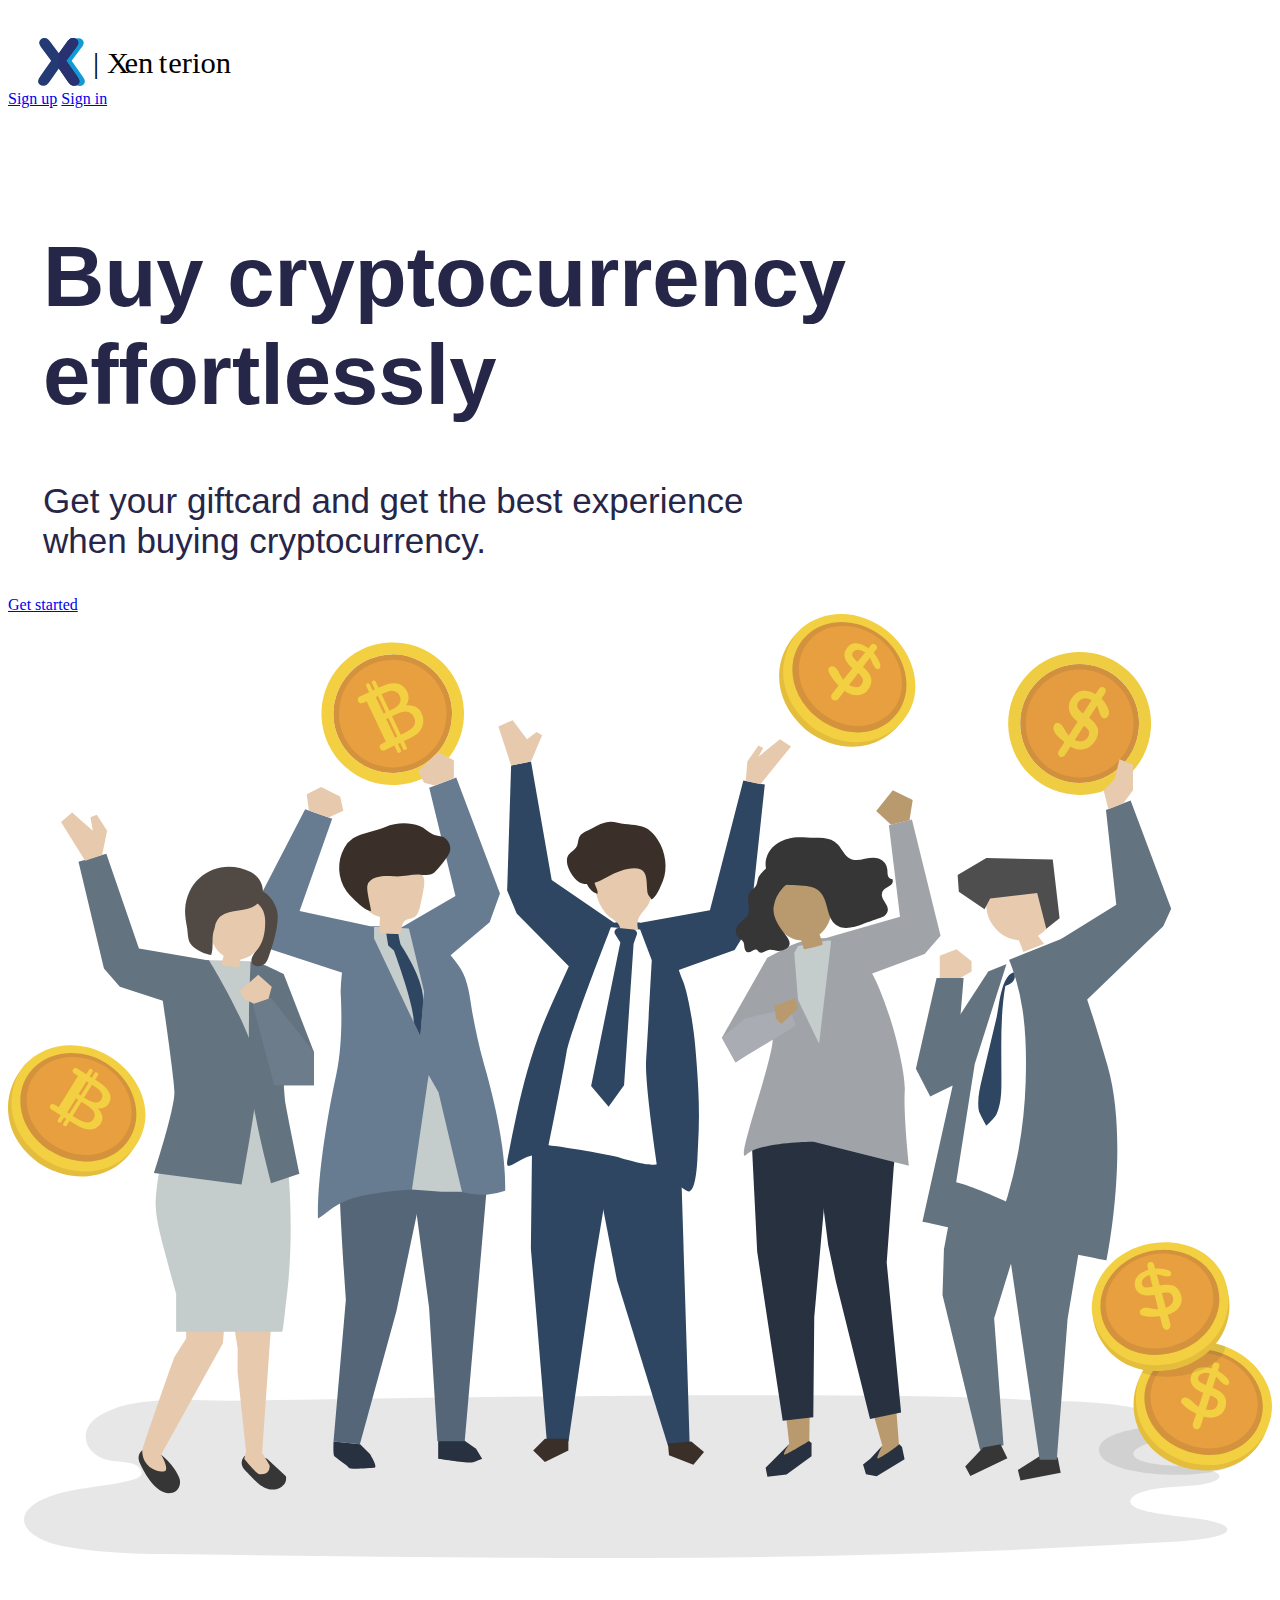
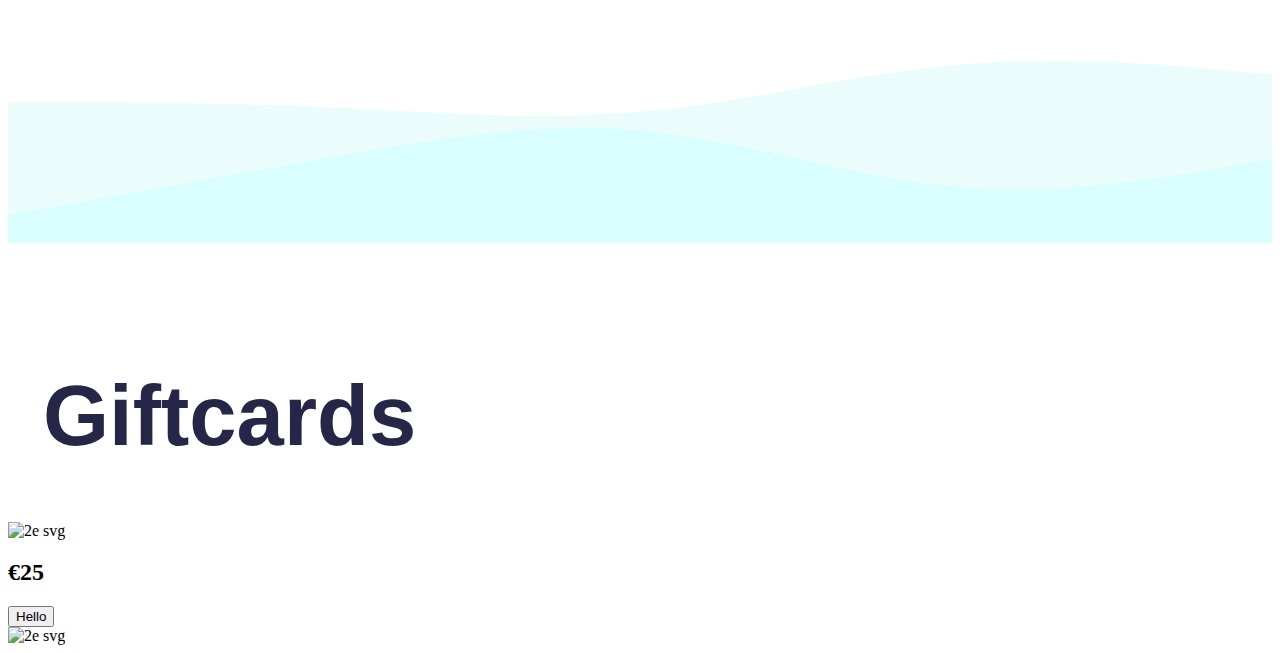
==== signup.html @ d476a360 "Pages Start" ====
<!DOCTYPE html>
<html lang="en">
  <head>
    <meta charset="UTF-8" />
    <meta http-equiv="X-UA-Compatible" content="IE=edge" />
    <meta name="viewport" content="width=device-width, initial-scale=1.0" />
    <title>Xenterion | Exchange</title>
    <link rel="icon" href="assets/images/favicon.ico" />
    <link rel="stylesheet" href="assets/styles/style.css" />
  </head>
  <body>
    <div class="Header">
      <div class="Logo-Header">
        <img class="logo" src="/assets/images/LogoXenterion.svg" alt="logo" />
      </div>
      <div class="Buttons-Header">
        <a href="https://www.google.com/" class="signup">Sign up</a>
        <a href="https://www.google.com/" class="signin">Sign in</a>
      </div>
    </div>

    <div class="Info-Box1">
      <div class="Info-1">
        <h1>
          Buy cryptocurrency <br />
          effortlessly
        </h1>
      </div>
      <div class="Text-1">
        <h3>
          Get your giftcard and get the best experience<br />
          when buying cryptocurrency.
        </h3>
        <a href="https://www.google.com/" class="getstarted">Get started</a>
      </div>
      <div class="Svg-1">
        <img src="/assets/images/40789.svg" alt="1e svg" />
      </div>
    </div>

    <svg
      xmlns="http://www.w3.org/2000/svg"
      viewbox="0 0 1440 320"
      class="waves"
    >
      <path
        fill="#EAFDFC"
        fill-opacity="1"
        d="M0,160L60,160C120,160,240,160,360,165.3C480,171,600,181,720,170.7C840,160,960,128,1080,117.3C1200,107,1320,117,1380,122.7L1440,128L1440,320L1380,320C1320,320,1200,320,1080,320C960,320,840,320,720,320C600,320,480,320,360,320C240,320,120,320,60,320L0,320Z"
      ></path>

      <path
        fill="#D8FFFD"
        fill-opacity="1"
        d="M0,288L60,277.3C120,267,240,245,360,224C480,203,600,181,720,192C840,203,960,245,1080,256C1200,267,1320,245,1380,234.7L1440,224L1440,320L1380,320C1320,320,1200,320,1080,320C960,320,840,320,720,320C600,320,480,320,360,320C240,320,120,320,60,320L0,320Z"
      ></path>
    </svg>



    <div class="Info-Box2">
      <div class="Info-2">
        <h1>
          Giftcards
        </h1>
      </div>
      <div class="Giftcards-box">
        <div class="Giftcard-1">
          <div class="Eur25">
            <img src="/assets/images/Giftcard-100-Xenterion.jpg" alt="2e svg" class="gift25"/>
          </div>
          <div class="Price25">
            <h2>€25</h2>
          </div>
          <div class="Instore1">
            <button>Hello</button>
          </div>
        </div>
        <div class="Giftcard-2">
          <div class="Eur50"></div>
          <div class="Price50"></div>
          <div class="Instore2"></div>
        </div>
        <div class="Giftcard-3">
          <div class="Eur100"></div>
          <div class="Price100"></div>
          <div class="Instore3"></div>
        </div>
      </div>
      <div class="Svg-2">
        <img src="/assets/images/8500.svg" alt="2e svg"/>
      </div>
    </div>

    <div class="Info-Box2">
  </body>
</html>



<!-- <svg xmlns="http://www.w3.org/2000/svg" viewBox="0 0 1440 320"><path fill="#0099ff" fill-opacity="1" d="M0,288L60,277.3C120,267,240,245,360,224C480,203,600,181,720,192C840,203,960,245,1080,256C1200,267,1320,245,1380,234.7L1440,224L1440,0L1380,0C1320,0,1200,0,1080,0C960,0,840,0,720,0C600,0,480,0,360,0C240,0,120,0,60,0L0,0Z"></path></svg> -->
---- assets/styles/style.css ----
/* *FONT * ----------------------------------------------------------------------------------------------------------------------*/
@import url("https://fonts.googleapis.com/css2?family=Montserrat:wght@200;300;400;500;600;700;900&display=swap%22");

/* *BODY * ----------------------------------------------------------------------*/
body { 
    
}
.header {
    height: 100px;
    background: #fff;
}

.logo {
    width: 200px;
    padding-top: 30px;
    padding-left: 30px;
   
}

h1 {
  color: #262649;
  font-size: 85px;
  font-family: "jost", sans-serif;
  margin-top: 120px;
  margin-left: 35px;
}

h3 {
    color: #262649;
    font-size: 35px;
    font-family: "NanumGothic", sans-serif;
    font-weight: normal;
    margin-left: 35px;
  }

.bitcoin {
    width: 750px;
    border: solid 1px
    
}

.grid-container {
  display: grid;
  grid-template-columns: 1fr 1fr 1fr 1fr 1fr 1fr 1fr;
  grid-template-rows: 100px 75px 1fr 1fr 1fr 1fr;
  gap: 0px 0px;
  grid-template-areas:
    "header header header header header header header"
    ". . . . . . ."
    "info1 info1 info1 info1 svg1 svg1 svg1"
    "info1 info1 info1 info1 svg1 svg1 svg1"
    "info1 info1 info1 info1 svg1 svg1 svg1"
    ". . . . . . .";
}

.header { grid-area: header; }

.svg1 {
  display: grid;
  grid-template-columns: 1fr 1fr 1fr;
  grid-template-rows: 1fr 1fr;
  gap: 0px 0px;
  grid-template-areas:
    ". . ."
    ". . .";
  grid-area: svg1;
  margin-right: 100px;
}

.info1 { grid-area: info1; }
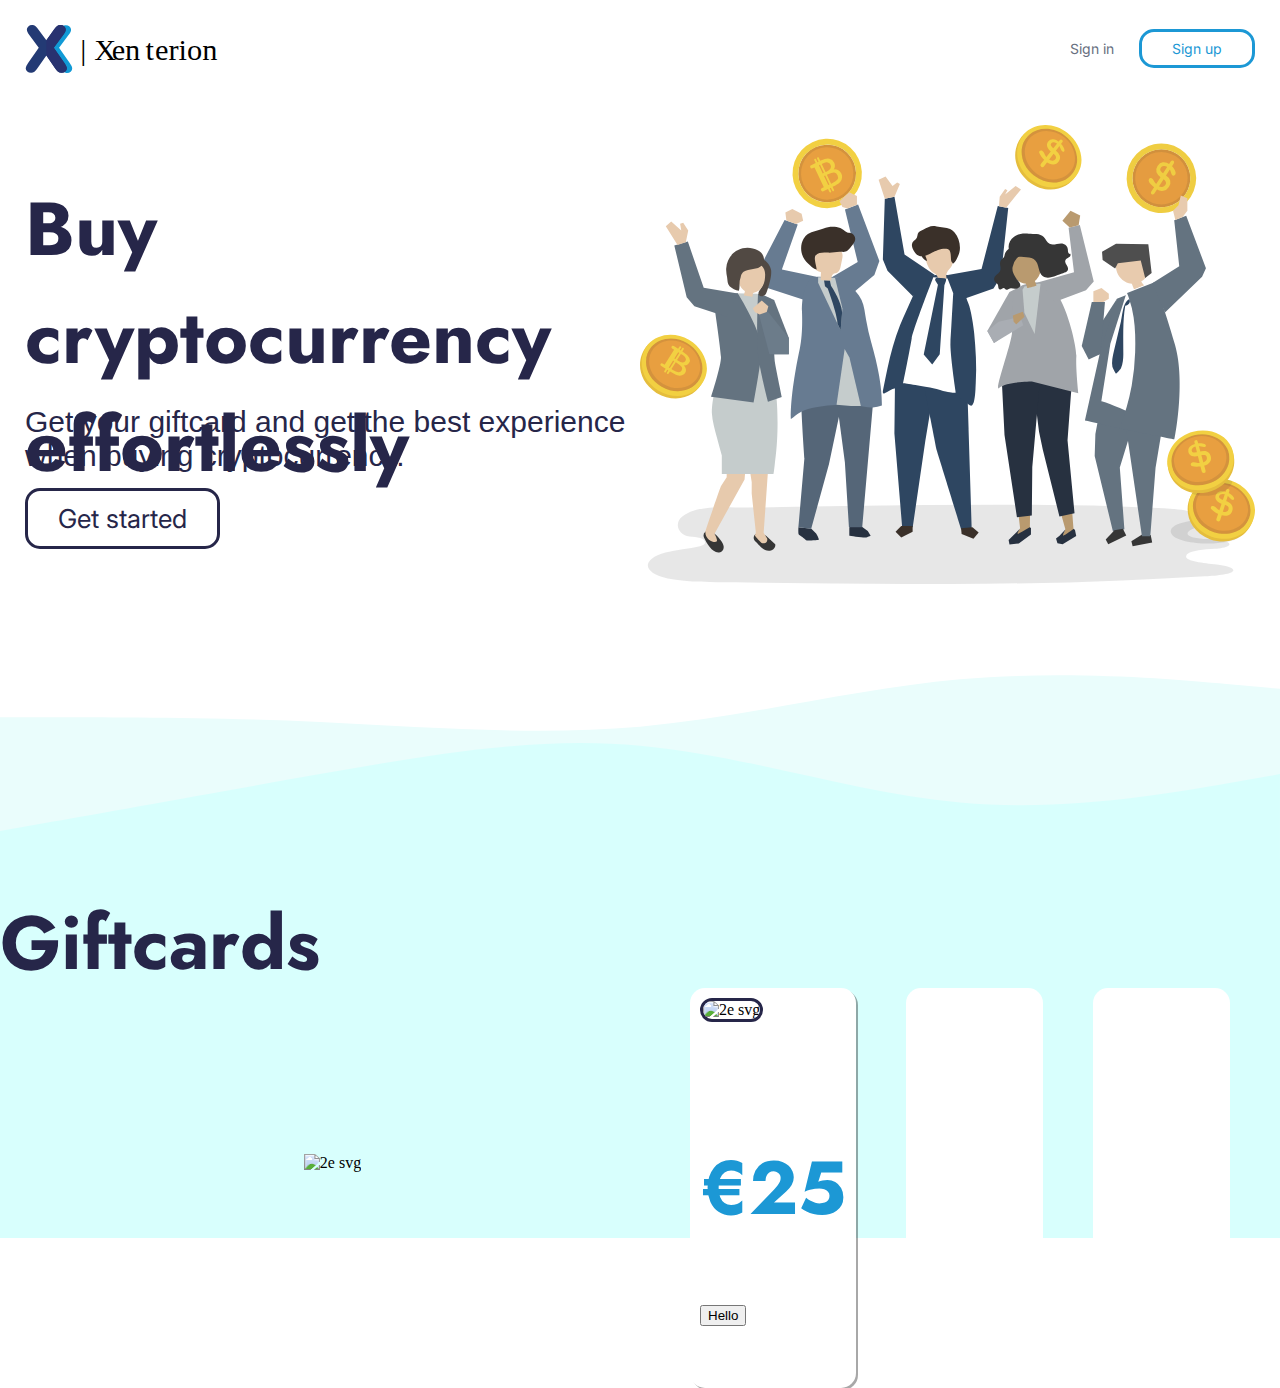
==== commit 2a795459: "Update 2" ====
--- a/signup.html
+++ b/signup.html
@@ -92,10 +92,9 @@
       </div>
     </div>
 
-    <div class="Info-Box2">
   </body>
 </html>
 
 
 
-<!-- <svg xmlns="http://www.w3.org/2000/svg" viewBox="0 0 1440 320"><path fill="#0099ff" fill-opacity="1" d="M0,288L60,277.3C120,267,240,245,360,224C480,203,600,181,720,192C840,203,960,245,1080,256C1200,267,1320,245,1380,234.7L1440,224L1440,0L1380,0C1320,0,1200,0,1080,0C960,0,840,0,720,0C600,0,480,0,360,0C240,0,120,0,60,0L0,0Z"></path></svg> -->+<!-- a<svg xmlns="http://www.w3.org/2000/svg" viewBox="0 0 1440 320"><path fill="#0099ff" fill-opacity="1" d="M0,288L60,277.3C120,267,240,245,360,224C480,203,600,181,720,192C840,203,960,245,1080,256C1200,267,1320,245,1380,234.7L1440,224L1440,0L1380,0C1320,0,1200,0,1080,0C960,0,840,0,720,0C600,0,480,0,360,0C240,0,120,0,60,0L0,0Z"></path></svg> -->--- a/assets/styles/style.css
+++ b/assets/styles/style.css
@@ -1,70 +1,376 @@
 /* *FONT * ----------------------------------------------------------------------------------------------------------------------*/
-@import url("https://fonts.googleapis.com/css2?family=Montserrat:wght@200;300;400;500;600;700;900&display=swap%22");
+@import url("https://fonts.googleapis.com/css2?family=Inter&display=swap");
+@import url("https://fonts.googleapis.com/css2?family=Jost:wght@700&display=swap");
+
 
 /* *BODY * ----------------------------------------------------------------------*/
-body { 
-    
+body {
+  padding: 25px;
+  margin: 0px;
 }
 .header {
-    height: 100px;
-    background: #fff;
+  height: 100px;
+  background: #fff;
 }
 
 .logo {
-    width: 200px;
-    padding-top: 30px;
-    padding-left: 30px;
-   
+  width: 200px;
+  height: 48px;
 }
 
 h1 {
   color: #262649;
-  font-size: 85px;
+  font-size: 75px;
   font-family: "jost", sans-serif;
-  margin-top: 120px;
-  margin-left: 35px;
-}
-
+}
+
+h2 {
+  color: #1c98d5;
+  font-size: 75px;
+  font-family: "jost", bold;
+  text-align: center;
+}
 h3 {
-    color: #262649;
-    font-size: 35px;
-    font-family: "NanumGothic", sans-serif;
-    font-weight: normal;
-    margin-left: 35px;
-  }
-
-.bitcoin {
-    width: 750px;
-    border: solid 1px
-    
-}
-
-.grid-container {
-  display: grid;
-  grid-template-columns: 1fr 1fr 1fr 1fr 1fr 1fr 1fr;
-  grid-template-rows: 100px 75px 1fr 1fr 1fr 1fr;
-  gap: 0px 0px;
-  grid-template-areas:
-    "header header header header header header header"
-    ". . . . . . ."
-    "info1 info1 info1 info1 svg1 svg1 svg1"
-    "info1 info1 info1 info1 svg1 svg1 svg1"
-    "info1 info1 info1 info1 svg1 svg1 svg1"
-    ". . . . . . .";
-}
-
-.header { grid-area: header; }
-
-.svg1 {
+  color: #262649;
+  font-size: 30px;
+  font-family: "NanumGothic", sans-serif;
+  font-weight: normal;
+}
+
+.Header {
+  display: grid;
+  grid-template-columns: 1fr 1fr 1fr 1fr;
+  grid-template-rows: 75px;
+  gap: 0px 0px;
+  grid-template-areas: "Logo-Header . . Buttons-Header";
+}
+
+.Logo-Header {
+  grid-area: Logo-Header;
+}
+
+.Buttons-Header {
+  grid-area: Buttons-Header;
+  padding-top: 4px;
+}
+
+.signin {
+  padding: 11px;
+  padding-right: 25px;
+  float: right;
+  text-decoration: none;
+  font-family: "Inter", sans-serif;
+  font-size: 14px;
+  color: #686f80;
+}
+
+.signin:hover {
+  text-decoration: underline 1.5px solid #686f80;
+}
+
+.signup {
+  float: right;
+  text-decoration: none;
+  font-family: "Inter", sans-serif;
+  font-size: 14px;
+  color: #1c98d5;
+  border-radius: 15px;
+  border: 3px solid #1c98d5;
+  padding: 8px 30px;
+}
+
+.signup:hover {
+  background-color: #1c98d5;
+  color: #fff;
+}
+
+.Info-Box1 {
+  display: grid;
+  grid-template-columns: 1fr 1fr 1fr 1fr;
+  grid-template-rows: 200px 200px;
+  margin-top: 25px;
+  gap: 50px 0px;
+  grid-template-areas:
+    "Info-1 Info-1 Svg-1 Svg-1"
+    "Text-1 Text-1 Svg-1 Svg-1";
+}
+
+.Info-1 {
+  grid-area: Info-1;
+}
+
+.Text-1 {
+  grid-area: Text-1;
+}
+
+.Svg-1 {
+  grid-area: Svg-1;
+}
+
+.getstarted {
+  text-decoration: none;
+  font-family: "Inter", sans-serif;
+  font-size: 26px;
+  color: #262649;
+  border-radius: 15px;
+  border: 3px solid #262649;
+  padding: 12px 30px;
+}
+
+.getstarted:hover {
+  border: 3px solid #1c98d5;
+  background-color: #1c98d5;
+  color: #fff;
+}
+
+.waves {
+  margin-left: -25px;
+  margin-right: -25px;
+}
+
+/* .Info-Box2 {
+  display: grid;
+  grid-template-columns: 1fr 1fr 1fr 1fr;
+  grid-template-rows: 100px 400px 200px;
+  gap: 0px 0px;
+  grid-template-areas:
+    "Info-2 Info-2 . ."
+    "Svg-2 Svg-2 Giftcards-box Giftcards-box"
+    "Svg-2 Svg-2 Giftcards-box Giftcards-box";
+  margin-left: -25px;
+  margin-right: -25px;
+  margin-top: -25px;
+  background-color: #d8fffd;
+}
+
+.Info-2 {
+  grid-area: Info-2;
+  padding-left: 25px; 
+}
+
+.Giftcards-box {
   display: grid;
   grid-template-columns: 1fr 1fr 1fr;
-  grid-template-rows: 1fr 1fr;
-  gap: 0px 0px;
-  grid-template-areas:
-    ". . ."
-    ". . .";
-  grid-area: svg1;
-  margin-right: 100px;
-}
-
-.info1 { grid-area: info1; }+  grid-template-rows: 200px 300px;
+  gap: 0px 0px;
+  grid-template-areas:
+    "Giftcard-1 Giftcard-2 Giftcard-3"
+    "Giftcard-1 Giftcard-2 Giftcard-3";
+  grid-area: Giftcards-box;
+  margin: 25px;
+}
+
+.Giftcard-1 {
+  grid-area: Giftcard-1;
+  border: 6px solid #262649;
+  border-radius: 15px;
+  background-color: #fff;
+  margin: 25px;
+}
+
+.Giftcard-2 {
+  grid-area: Giftcard-2;
+  border: 6px solid #262649;
+  border-radius: 15px;
+  background-color: #fff;
+  margin: 25px;
+}
+
+.Giftcard-3 {
+  grid-area: Giftcard-3;
+  border: 6px solid #262649;
+  border-radius: 15px;
+  background-color: #fff;
+  margin: 25px;
+}
+
+.Svg-2 {
+  grid-area: Svg-2;
+  padding-left: 25px; 
+  padding-top: 100px;
+} */
+
+/*** HIER **/
+
+.Info-Box2 {
+  display: grid;
+  grid-template-columns: 1fr 1fr 1fr 1fr;
+  grid-template-rows: 100px 100px 200px;
+  gap: 0px 0px;
+  grid-template-areas:
+    "Info-2 Info-2 . ."
+    "Svg-2 Svg-2 Giftcards-box Giftcards-box"
+    "Svg-2 Svg-2 Giftcards-box Giftcards-box";
+  margin-left: -25px;
+  margin-right: -25px;
+  margin-top: -25px;
+  background-color: #d8fffd;
+}
+
+.Info-2 {
+  grid-area: Info-2;
+}
+
+.Giftcards-box {
+  display: grid;
+  grid-template-columns: 1fr 1fr 1fr;
+  grid-template-rows: 200px 250px;
+  gap: 0px 0px;
+  grid-template-areas:
+    "Giftcard-1 Giftcard-2 Giftcard-3"
+    "Giftcard-1 Giftcard-2 Giftcard-3";
+  grid-area: Giftcards-box;
+  margin: 25px;
+}
+
+.Giftcard-1 {
+  display: grid;
+  grid-template-columns: 1fr;
+  grid-template-rows: 1fr 1fr 1fr;
+  gap: 0px 0px;
+  grid-template-areas:
+    "Eur25"
+    "Price25"
+    "Instore1";
+  grid-area: Giftcard-1;
+  box-shadow: rgba(0, 0, 0, 0.342) 2px 2px;
+  border-radius: 15px;
+  background-color: #fff;
+  margin: 25px;
+  padding: 10px;                      /*! Jaymar*/
+}
+
+.Eur25 {
+  grid-area: Eur25;
+  place-items: center;
+}
+
+.gift25 {
+  width: 150px;
+  border: 3px solid #262649;
+  border-radius: 15px;                /*! Jaymar*/
+}
+.Price25 {
+  grid-area: Price25;
+}
+
+.priceTagText {                       /*! Jaymar*/
+  font-size: 60px;
+}
+
+.Instore1 {
+  grid-area: Instore1;
+}
+
+.findStore{                           /*! Jaymar*/
+border: 2px solid black;
+background-color: #fff;
+border-radius: 5px;
+display: flex;
+justify-content: space-between;
+align-items: center;
+padding-left: 7px;
+padding-right: 7px;
+padding: 10px;
+width: 120px;
+}
+
+.findStore:hover {
+  color: white;
+  background-color: #1c98d5;
+  border: none;
+}
+
+#location-pin:hover {
+  fill: white;
+}
+
+#location-pin{                           /*! Jaymar*/
+
+}
+
+.Giftcard-2 {
+  display: grid;
+  grid-template-columns: 1fr;
+  grid-template-rows: 1fr 1fr 1fr;
+  gap: 0px 0px;
+  grid-template-areas:
+    "Eur50"
+    "Price50"
+    "Instore2";
+  grid-area: Giftcard-2;
+  border-radius: 15px;
+  background-color: #fff;
+  margin: 25px;
+  position: relative;
+  z-index: 4;
+}
+
+.Eur50 {
+  grid-area: Eur50;
+}
+
+.Price50 {
+  grid-area: Price50;
+}
+
+.Instore2 {
+  grid-area: Instore2;
+}
+
+.Giftcard-3 {
+  display: grid;
+  grid-template-columns: 1fr;
+  grid-template-rows: 1fr 1fr 1fr;
+  gap: 0px 0px;
+  grid-template-areas:
+    "Eur100"
+    "Price100"
+    "Instore3";
+  grid-area: Giftcard-3;
+  border-radius: 15px;
+  background-color: #fff;
+  margin: 25px;
+}
+
+.Eur100 {
+  grid-area: Eur100;
+}
+
+.Price100 {
+  grid-area: Price100;
+}
+
+.Instore3 {
+  grid-area: Instore3;
+}
+
+.Svg-2 {
+  grid-area: Svg-2;
+  padding-left: 25px;
+  padding-top: 150px;
+  display: flex;
+  justify-content: center;
+  align-items: center;
+}
+
+.Info-2 {
+  position: relative;
+}
+
+.giftcards {
+  position: absolute;
+  top: -150px;
+  left: 25px;
+}
+
+.giftcard {display: flex;
+  justify-content: center;
+  align-items: center;
+  flex-direction: column;
+}
+
+.knop1:hover {
+  fill:white;
+  color: white;
+}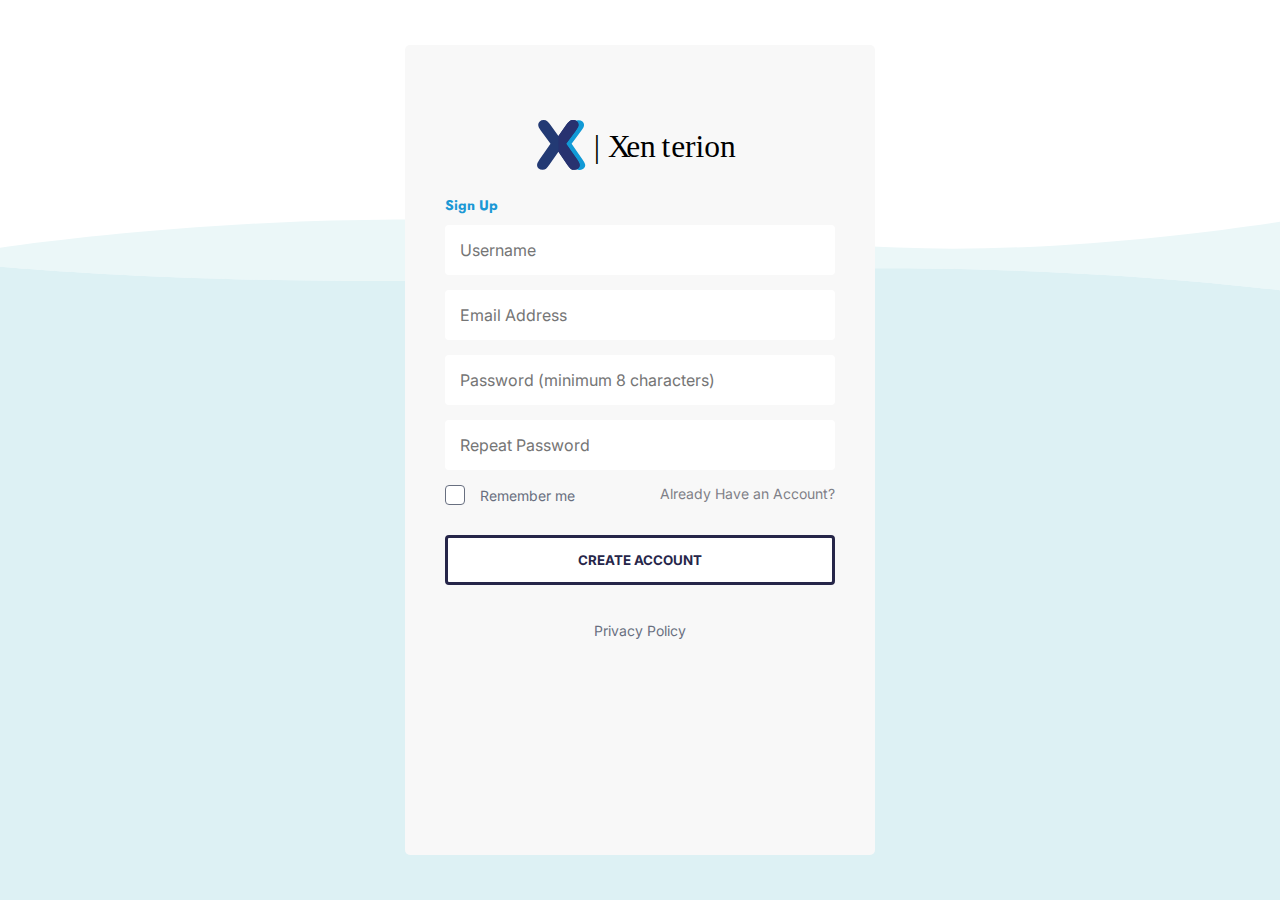
==== commit eefcf234: "Login Updated" ====
--- a/signup.html
+++ b/signup.html
@@ -4,97 +4,153 @@
     <meta charset="UTF-8" />
     <meta http-equiv="X-UA-Compatible" content="IE=edge" />
     <meta name="viewport" content="width=device-width, initial-scale=1.0" />
-    <title>Xenterion | Exchange</title>
+    <title>Xenterion | Sign Up</title>
     <link rel="icon" href="assets/images/favicon.ico" />
-    <link rel="stylesheet" href="assets/styles/style.css" />
+    <link rel="stylesheet" href="assets/styles/loginsignup.css" />
   </head>
   <body>
-    <div class="Header">
-      <div class="Logo-Header">
-        <img class="logo" src="/assets/images/LogoXenterion.svg" alt="logo" />
+    <svg
+      version="1.1"
+      xmlns="http://www.w3.org/2000/svg"
+      xmlns:xlink="http://www.w3.org/1999/xlink"
+      x="0px"
+      y="0px"
+      width="1440px"
+      height="640px"
+      viewbox="0 0 1440 640"
+      style="overflow: visible; enable-background: new 0 0 1440 640"
+      xml:space="preserve"
+      class="waves"
+    >
+      <style type="text/css">
+        .st0 {
+          fill: none;
+        }
+        .st1 {
+          fill: #ebf7f8;
+        }
+        .st2 {
+          fill: #ddf1f4;
+        }
+      </style>
+      <defs></defs>
+      <g>
+        <path
+          class="st0"
+          d="M428.49,60.91c266.63-2.18,350.66,21.97,580.61,31.36C1173.92,99,1352.22,76.54,1440,63.27V0H0v92.36
+  C82.2,81.03,244.01,62.42,428.49,60.91z"
+        />
+        <path
+          class="st1"
+          d="M1009.1,92.27c-229.95-9.39-313.97-33.54-580.61-31.36C244.01,62.42,82.2,81.03,0,92.36v21.42
+  c72.08,6.06,207.97,15.08,384.44,15.84c267.59,1.16,381.02-16.22,652.56-13.73c182.31,1.67,327.36,15.51,403,24.42V63.27
+  C1352.22,76.54,1173.92,99,1009.1,92.27z"
+        />
+        <path
+          class="st2"
+          d="M384.44,129.61C207.97,128.85,72.08,119.83,0,113.77V320h1440V140.3c-75.64-8.91-220.69-22.74-403-24.42
+  C765.46,113.39,652.03,130.77,384.44,129.61z"
+        />
+      </g>
+      <rect y="320" class="st2" width="1440" height="1080" />
+    </svg>
+
+    <!-- *VORMGEVING VAN DE LOGIN PAGINA -->
+    <div class="login-form">
+      <div style="margin-bottom: 25px" class="logo">
+        <img src="assets/images/LogoXenterion.svg" alt="" />
       </div>
-      <div class="Buttons-Header">
-        <a href="https://www.google.com/" class="signup">Sign up</a>
-        <a href="https://www.google.com/" class="signin">Sign in</a>
-      </div>
+
+      <!-- *ALLE TEXT IN DE LOGIN PAGINA -->
+      <h6>Sign Up</h6>
+
+      <form action="signup.php" method="POST">
+        <div style="margin-bottom: 15px" class="textbox">
+          <input type="text" id="name" placeholder="Username" name="name" />
+          <span
+            class="check-message hidden"
+            style="font-family: 'Jost', sans-serif"
+            >Required</span
+          >
+        </div>
+
+        <div style="margin-bottom: 15px" class="textbox">
+          <input
+            type="email"
+            id="email"
+            placeholder="Email Address"
+            name="ename"
+          />
+          <span
+            class="check-message hidden"
+            style="font-family: 'Jost', sans-serif"
+            >Required</span
+          >
+        </div>
+
+        <div class="textbox" style="margin-bottom: 15px">
+          <input
+            type="password"
+            id="pname"
+            placeholder="Password (minimum 8 characters)"
+          />
+          <span
+            class="check-message hidden"
+            style="font-family: 'Jost', sans-serif"
+            >Required</span
+          >
+        </div>
+
+        <div class="textbox">
+          <input
+            type="password"
+            id="rpname"
+            placeholder="Repeat Password"
+            name="pname"
+          />
+          <span
+            class="check-message hidden"
+            style="font-family: 'Jost', sans-serif"
+            >Required</span
+          >
+        </div>
+
+        <div class="options">
+          <label class="remember-me">
+            <span class="checkbox">
+              <input type="checkbox" />
+              <span class="checked"></span>
+            </span>
+            Remember me
+          </label>
+
+          <a href="login.html">Already Have an Account?</a>
+        </div>
+
+        <input
+          style="color: #262649"
+          type="submit"
+          value="Create account"
+          class="login-btn"
+          id="login-style"
+          disabled
+        />
+
+        <div class="privacy-link">
+          <span class="error"></span>
+        </div>
+
+        <div class="privacy-link">
+          <a href="" target="_blank">Privacy Policy</a>
+        </div>
+      </form>
     </div>
 
-    <div class="Info-Box1">
-      <div class="Info-1">
-        <h1>
-          Buy cryptocurrency <br />
-          effortlessly
-        </h1>
-      </div>
-      <div class="Text-1">
-        <h3>
-          Get your giftcard and get the best experience<br />
-          when buying cryptocurrency.
-        </h3>
-        <a href="https://www.google.com/" class="getstarted">Get started</a>
-      </div>
-      <div class="Svg-1">
-        <img src="/assets/images/40789.svg" alt="1e svg" />
-      </div>
-    </div>
-
-    <svg
-      xmlns="http://www.w3.org/2000/svg"
-      viewbox="0 0 1440 320"
-      class="waves"
-    >
-      <path
-        fill="#EAFDFC"
-        fill-opacity="1"
-        d="M0,160L60,160C120,160,240,160,360,165.3C480,171,600,181,720,170.7C840,160,960,128,1080,117.3C1200,107,1320,117,1380,122.7L1440,128L1440,320L1380,320C1320,320,1200,320,1080,320C960,320,840,320,720,320C600,320,480,320,360,320C240,320,120,320,60,320L0,320Z"
-      ></path>
-
-      <path
-        fill="#D8FFFD"
-        fill-opacity="1"
-        d="M0,288L60,277.3C120,267,240,245,360,224C480,203,600,181,720,192C840,203,960,245,1080,256C1200,267,1320,245,1380,234.7L1440,224L1440,320L1380,320C1320,320,1200,320,1080,320C960,320,840,320,720,320C600,320,480,320,360,320C240,320,120,320,60,320L0,320Z"
-      ></path>
-    </svg>
-
-
-
-    <div class="Info-Box2">
-      <div class="Info-2">
-        <h1>
-          Giftcards
-        </h1>
-      </div>
-      <div class="Giftcards-box">
-        <div class="Giftcard-1">
-          <div class="Eur25">
-            <img src="/assets/images/Giftcard-100-Xenterion.jpg" alt="2e svg" class="gift25"/>
-          </div>
-          <div class="Price25">
-            <h2>€25</h2>
-          </div>
-          <div class="Instore1">
-            <button>Hello</button>
-          </div>
-        </div>
-        <div class="Giftcard-2">
-          <div class="Eur50"></div>
-          <div class="Price50"></div>
-          <div class="Instore2"></div>
-        </div>
-        <div class="Giftcard-3">
-          <div class="Eur100"></div>
-          <div class="Price100"></div>
-          <div class="Instore3"></div>
-        </div>
-      </div>
-      <div class="Svg-2">
-        <img src="/assets/images/8500.svg" alt="2e svg"/>
-      </div>
-    </div>
-
+    <script src="https://ajax.googleapis.com/ajax/libs/jquery/3.3.1/jquery.min.js"></script>
+    <script src="https://cdnjs.cloudflare.com/ajax/libs/jquery/3.4.1/jquery.min.js"></script>
+    <script src="assets/scripts/signup.js"></script>
+    
   </body>
 </html>
 
-
-
-<!-- a<svg xmlns="http://www.w3.org/2000/svg" viewBox="0 0 1440 320"><path fill="#0099ff" fill-opacity="1" d="M0,288L60,277.3C120,267,240,245,360,224C480,203,600,181,720,192C840,203,960,245,1080,256C1200,267,1320,245,1380,234.7L1440,224L1440,0L1380,0C1320,0,1200,0,1080,0C960,0,840,0,720,0C600,0,480,0,360,0C240,0,120,0,60,0L0,0Z"></path></svg> -->+<!-- <svg xmlns="http://www.w3.org/2000/svg" viewBox="0 0 1440 320"><path fill="#0099ff" fill-opacity="1" d="M0,288L60,277.3C120,267,240,245,360,224C480,203,600,181,720,192C840,203,960,245,1080,256C1200,267,1320,245,1380,234.7L1440,224L1440,0L1380,0C1320,0,1200,0,1080,0C960,0,840,0,720,0C600,0,480,0,360,0C240,0,120,0,60,0L0,0Z"></path></svg> -->
--- a/assets/styles/loginsignup.css
+++ b/assets/styles/loginsignup.css
@@ -0,0 +1,233 @@
+/* *FONT * ----------------------------------------------------------------------------------------------------------------------*/
+@import url("https://fonts.googleapis.com/css2?family=Inter&display=swap");
+@import url('https://fonts.googleapis.com/css2?family=Jost:wght@700&display=swap');
+
+/* *BODY * ----------------------------------------------------------------------*/
+* {
+  margin: 0;
+  padding: 0;
+  box-sizing: border-box;
+  font-family: "Inter", sans-serif;
+
+}
+
+body {
+  background: #fff;
+  min-height: 100vh;
+  display: flex;
+  align-items: center;
+  justify-content: center;
+}
+
+.waves {
+  position: absolute;
+  height: 100%;
+  width: 100%;
+  z-index: -1;
+}
+
+/* *LOGIN VORMEVING * ------------------------------------------------*/
+.login-form {
+  width: 470px;
+  min-height: 90vh;
+  margin: 10px;
+  background: #F8F8F8;
+  border-radius: 5px;
+  padding: 50px 40px;
+}
+
+#login-style {
+  -webkit-appearance: none;
+  appearance: none;
+  color: #7f7f87;
+  opacity: 1;
+}
+
+/* *LOGO * -----------------------------------------------------------*/
+.logo {
+  height: 50px;
+  text-align: center;
+  margin-bottom: 25px;
+  margin-top: 25px;
+}
+
+.logo img {
+  height: 50px;
+}
+
+/* *TEXT  * -----------------------------------------------------------*/
+.login-form h6 {
+  color: #1C98D5;
+  font-size: 14px;
+  font-family: 'Jost', sans-serif;
+}
+
+.textbox {
+  width: 100%;
+  height: 50px;
+  position: relative;
+  margin-top: 10px;
+}
+
+.textbox input {
+  width: 100%;
+  height: 50px;
+  border: none;
+  background: #fff;
+  padding: 0 15px;
+  font-size: 16px;
+  outline: none;
+  color: #1C98D5;
+  border-radius: 4px;
+}
+
+.textbox input:focus {
+  background: #F1F0F0 !important;
+}
+
+.check-message {
+  position: absolute;
+  top: 50%;
+  right: 10px;
+  color: #fff;
+  transform: translateY(-50%);
+}
+
+.textbox input:focus + .check-message {
+  display: none;
+}
+
+.options {
+  margin-top: 15px;
+  color: #686F80;
+  overflow: hidden;
+  font-size: 14px;
+}
+
+.remember-me {
+  float: left;
+  display: flex;
+  align-items: center;
+  cursor: pointer;
+}
+
+/* *CHECKBOX * --------------------------------------------------------*/
+.checkbox {
+  display: inline-block;
+  width: 20px;
+  height: 20px;
+  background: #fff;
+  border: 1px solid #686F80;
+  border-radius: 4px;
+  margin-right: 15px;
+  position: relative;
+}
+
+.checkbox input {
+  width: 100%;
+  height: 100%;
+  opacity: 0;
+  cursor: pointer;
+}
+
+.checked {
+  position: absolute;
+  left: 8px;
+  top: 4px;
+  width: 5px;
+  height: 10px;
+  border: solid #7f7f87;
+  border-width: 0 1px 1px 0;
+  transform: rotate(45deg);
+  display: none;
+}
+
+.checkbox input:checked + .checked {
+  display: block;
+}
+
+/* *FORGOT YOUR PASSWORD * ------------------------------------------------*/
+.options a {
+  color: #7f7f87;
+  text-decoration: none;
+  font-size: 14px;
+  float: right;
+}
+
+/* *LOGIN BUTTON * --------------------------------------------------------*/
+.login-btn {
+  width: 100%;
+  height: 50px;
+  margin-top: 30px;
+  background: #fff;
+  border: 3px solid #262649;
+  outline: none;
+  cursor: pointer;
+  text-transform: uppercase;
+  font-weight: 700;
+  transition: 0.3s linear;
+  border-radius: 4px;
+}
+
+.login-btn.active {
+  border: 3px solid #1C98D5;
+  background: #1C98D5;
+  color: #fff !important;
+}
+
+.login-btn.active:hover {
+  opacity: 0.7;
+}
+
+.hidden {
+  display: none;
+}
+
+/* *PRIVACY POLICY * ---------------------------------------------------------*/
+.privacy-link {
+  text-align: center;
+  margin-top: 35px;
+}
+
+.privacy-link a {
+  text-decoration: none;
+  color: #686F80;
+  font-size: 14px;
+}
+
+/* *ERROR CODE  * ------------------------------------------------------------*/
+
+.error {
+  color:#702929;
+  font-family: 'Jost', sans-serif;
+}
+
+
+/* *MEDIA QUERY VOOR TELEFOON * ----------------------------------------------*/
+@media screen and (max-width: 470px) {
+  body {
+    background-color: #F8F8F8;
+  }
+
+  .login-form {
+    width: 100%;
+    padding: 0 15px;
+  }
+  .waves {
+    position: absolute;
+    height: 100%;
+    width: 100%;
+    z-index: -1;
+    visibility: hidden;
+  }
+  .logo {
+    margin-top: 100px;
+  }
+}
+
+
+@media only screen and (min-width: 1920px) and (max-width: 2560px) {
+  body {
+    background-color: red;
+  }
+}